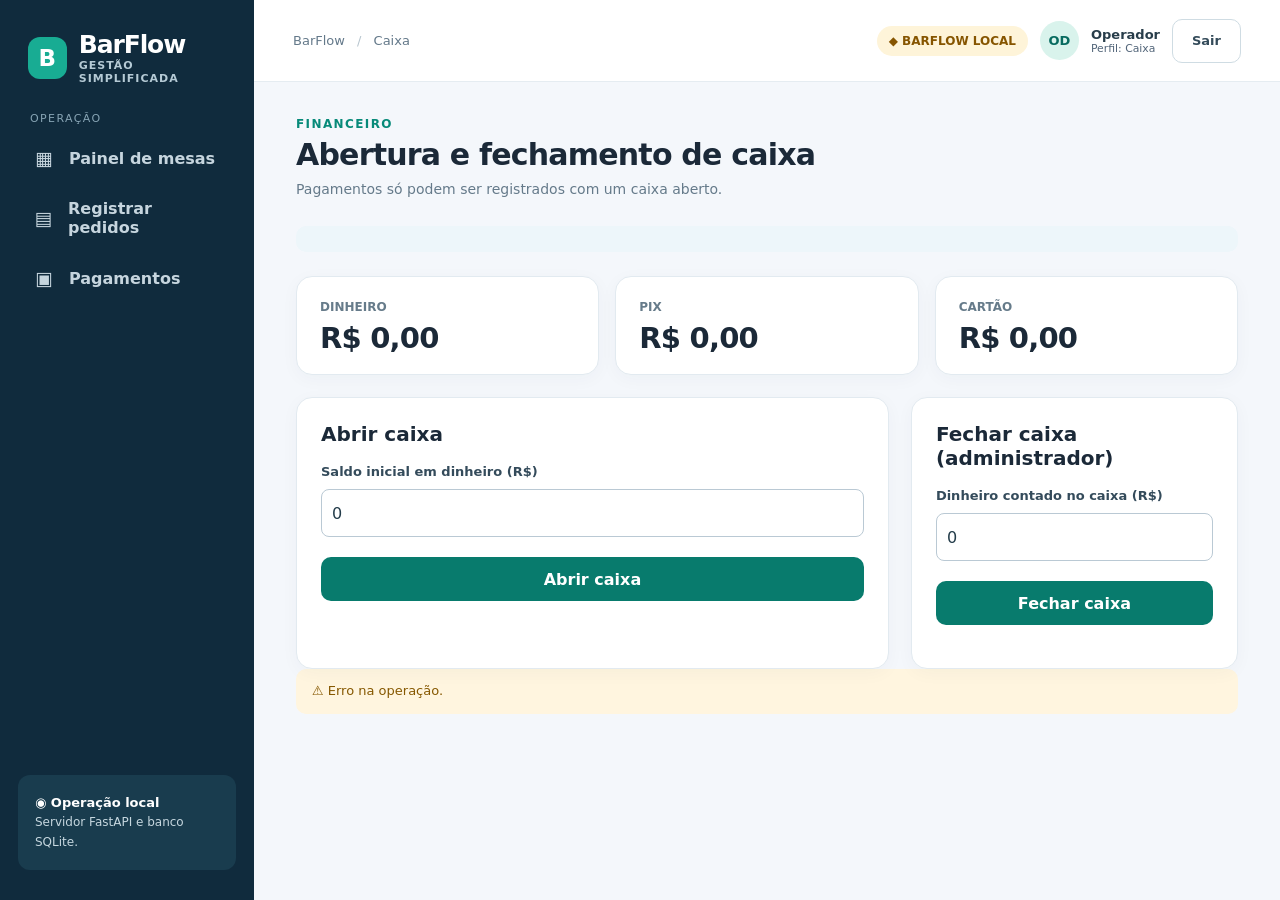
==== Frontend/caixa.html @ e9383a50 "feat: integra backend FastAPI SQLite e autenticacao na versao 2.0" ====
<!doctype html>
<html lang="pt-BR">
<head>
 <meta charset="UTF-8">
 <meta name="viewport" content="width=device-width,initial-scale=1">
 <meta name="description" content="BarFlow: protótipo acadêmico de mesas, pedidos e pagamentos para pequenos bares.">
 <title>BarFlow — Caixa</title>
 <link rel="stylesheet" href="css/global.css">
 
 <script src="js/app.js" defer></script>
</head>
<body data-page="caixa">
 <div class="shell">
 <aside class="side">
  <div class="brand"><div class="brandmark" aria-hidden="true">B</div><div><strong>BarFlow</strong><small>GESTÃO SIMPLIFICADA</small></div></div>
  <div><div class="group-title">Operação</div><nav class="nav" aria-label="Navegação principal"><a id="nav-mesas" href="index.html"><span class="ico" aria-hidden="true">▦</span><span class="label">Painel de mesas</span></a>
<a id="nav-pedidos" href="pedidos.html" ><span class="ico" aria-hidden="true">▤</span><span class="label">Registrar pedidos</span></a>
<a id="nav-pagamentos" href="pagamentos.html" ><span class="ico" aria-hidden="true">▣</span><span class="label">Pagamentos</span></a></nav></div>
  <div class="side-bottom"><strong>◉ Operação local</strong>Servidor FastAPI e banco SQLite.</div>
 </aside>
 <div class="content">
  <header class="topbar"><div class="crumb">BarFlow <span class="crumb-separator">/</span> Caixa</div>
    <div class="userbox"><span class="pill demo">◆ BARFLOW LOCAL</span><div class="avatar" aria-hidden="true">OD</div><div class="user-identity"><strong>Operador</strong><small>Perfil: Caixa</small></div><button id="logout-demo" class="btn secondary" type="button">Sair</button></div>
  </header>
  <main class="main"><div class="head"><div><div class="eyebrow">Financeiro</div><h1>Abertura e fechamento de caixa</h1><p class="sub">Pagamentos só podem ser registrados com um caixa aberto.</p></div></div>
<div id="cash-status" class="notice info" role="status"></div>
<div class="metricrow section-note"><div class="metric panel"><div><span>DINHEIRO</span><strong id="dinheiro-total">R$ 0,00</strong></div></div><div class="metric panel"><div><span>PIX</span><strong id="pix-total">R$ 0,00</strong></div></div><div class="metric panel"><div><span>CARTÃO</span><strong id="cartao-total">R$ 0,00</strong></div></div></div>
<div class="grid2"><div class="panel formblock"><h2>Abrir caixa</h2><form id="cash-open-form" class="field"><label for="cash-start">Saldo inicial em dinheiro (R$)</label><input id="cash-start" value="0" inputmode="decimal" required><button class="btn">Abrir caixa</button></form></div><div class="panel formblock"><h2>Fechar caixa (administrador)</h2><form id="cash-close-form" class="field"><label for="cash-end">Dinheiro contado no caixa (R$)</label><input id="cash-end" value="0" inputmode="decimal" required><button class="btn">Fechar caixa</button></form></div></div><div id="feedback" class="notice info feedback" role="status" aria-live="polite" hidden></div></main>
 </div>
 </div>
</body>
</html>
---- Frontend/css/global.css ----
:root{font-family:Inter,ui-sans-serif,system-ui,-apple-system,'Segoe UI',sans-serif;color:#1b2938;background:#f4f7fb}*{box-sizing:border-box}body{margin:0}button,input,select{font:inherit}button{cursor:pointer;min-height:44px}button:focus-visible,input:focus-visible,select:focus-visible{outline:3px solid #f4a62a;outline-offset:3px}.shell{display:flex;min-height:100vh}.side{width:254px;background:#102b3d;color:#fff;padding:30px 18px;display:flex;flex-direction:column;gap:27px}.brand{display:flex;align-items:center;gap:12px;padding:0 10px}.brandmark{width:42px;height:42px;border-radius:12px;background:#18ac93;display:flex;align-items:center;justify-content:center;font-size:23px;font-weight:800}.brand strong{font-size:25px;letter-spacing:-1.1px}.brand small{display:block;color:#b5cad5;font-size:11px;letter-spacing:1px;font-weight:700}.group-title{font-size:11px;letter-spacing:1.4px;color:#87a4b4;text-transform:uppercase;padding:0 12px;margin-bottom:10px}.nav{display:flex;flex-direction:column;gap:6px}.nav a{border:0;background:transparent;color:#c6d5de;padding:12px 14px;border-radius:10px;text-align:left;display:flex;align-items:center;gap:13px;font-weight:600}.nav a.active{background:#1b5060;color:#fff}.nav a:hover{background:#23465a}.nav .ico{width:24px;text-align:center;font-size:19px}.side-bottom{margin-top:auto;background:#193c4e;padding:17px;border-radius:12px;font-size:12px;color:#c6d7df;line-height:1.65}.side-bottom strong{display:block;color:#fff;font-size:13px}.content{flex:1;min-width:0}.topbar{height:82px;background:#fff;border-bottom:1px solid #e5ecf1;display:flex;align-items:center;justify-content:space-between;padding:0 39px}.crumb{font-size:13px;color:#64798a}.userbox{display:flex;align-items:center;gap:12px;color:#526579;font-size:13px}.avatar{width:39px;height:39px;border-radius:50%;background:#d9f3ec;color:#086b60;display:grid;place-items:center;font-weight:800}.main{padding:35px 42px 50px;max-width:1350px;margin:auto}.eyebrow{font-size:12px;font-weight:750;text-transform:uppercase;color:#078a79;letter-spacing:1.4px}.head{display:flex;justify-content:space-between;align-items:center;gap:14px;margin-bottom:26px}.head h1{font-size:30px;letter-spacing:-.8px;margin:6px 0 7px}.sub{color:#657a8a;font-size:14px;margin:0;line-height:1.5}.pill{display:inline-flex;align-items:center;gap:6px;border-radius:40px;background:#e9f8f2;color:#08765e;padding:8px 12px;font-size:12px;font-weight:700}.demo{background:#fef4d9;color:#865500}.btn{border:0;border-radius:10px;background:#087b6d;color:white;padding:11px 19px;font-weight:750;display:inline-flex;align-items:center;gap:9px;justify-content:center}.btn:hover{background:#086556}.btn.secondary{background:#fff;color:#344b5a;border:1px solid #cfdce3}.btn.ghost{background:transparent;color:#2b6671;border:1px solid #bbd1d9}.btn:disabled{opacity:.5;cursor:not-allowed}.panel{background:white;border:1px solid #e2eaf0;border-radius:16px;box-shadow:0 4px 18px rgba(24,63,92,.035)}.metricrow{display:grid;grid-template-columns:repeat(3,1fr);gap:16px;margin-bottom:25px}.metric{padding:19px 23px;display:flex;justify-content:space-between;align-items:center}.metric span{font-size:12px;color:#667b8a;font-weight:700}.metric strong{display:block;font-size:29px;margin-top:6px;letter-spacing:-.8px}.metricicon{background:#ecf3f8;border-radius:13px;width:48px;height:48px;display:grid;place-items:center;font-size:22px}.sectiontop{display:flex;justify-content:space-between;align-items:center;padding:22px 24px;border-bottom:1px solid #eaf0f5}.sectiontop h2{font-size:17px;margin:0}.legend{display:flex;gap:17px;font-size:12px;color:#536a7a}.dot{display:inline-block;width:9px;height:9px;border-radius:50%;margin-right:5px}.tables{display:grid;grid-template-columns:repeat(5,minmax(0,1fr));gap:16px;padding:25px}.tablecard{border:1px solid #dce7ee;border-radius:12px;padding:18px 16px;background:#fff;min-height:165px}.tablecard.selected{border:2px solid #10a28d;background:#f4fcf9}.tablecard.occupied{background:#f8f9fb}.tableupper{display:flex;justify-content:space-between;align-items:center;margin-bottom:12px}.tableupper b{font-size:16px}.status{font-size:11px;border-radius:30px;padding:6px 9px;font-weight:800}.free{color:#06795d;background:#ddf5ec}.busy{color:#a06209;background:#fff0d8}.tablecard p{color:#718391;font-size:12px;margin:0 0 17px}.tablecard button{width:100%;background:#fff;border:1px solid #bdd7d2;color:#087a6b;border-radius:8px;font-weight:750;font-size:12px;padding:9px 3px;min-height:43px}.tablecard.occupied button{border-color:#d4dfe6;color:#496272}.footerhint{padding:16px 24px;background:#f8fbfd;border-top:1px solid #e7edf2;color:#6a7e8b;font-size:12px;display:flex;justify-content:space-between}.grid2{display:grid;grid-template-columns:minmax(0,1.45fr) minmax(320px,.8fr);gap:22px}.formblock{padding:24px}.field{display:flex;flex-direction:column;gap:7px;margin-bottom:19px}.field label{font-size:13px;font-weight:750;color:#344b5b}.field input,.field select{height:48px;background:#fff;color:#233c4a;border:1px solid #cbd9e1;border-radius:9px;padding:0 13px;width:100%}.field small{color:#7a8b98;font-size:11px}.formcolumns{display:grid;grid-template-columns:1fr 140px;gap:15px}.notice{padding:13px 16px;border-radius:10px;font-size:13px;display:flex;align-items:flex-start;gap:10px;line-height:1.45}.notice.info{background:#edf6fa;color:#2f637a}.notice.good{background:#e8f9f0;color:#126a50}.notice.warn{background:#fff5df;color:#865800}.cartline{display:flex;justify-content:space-between;gap:16px;padding:15px 0;border-bottom:1px solid #e8eef2}.cartline strong{display:block;font-size:13px}.cartline small{color:#688091;font-size:12px}.price{font-weight:800;color:#203444;white-space:nowrap}.totalrow{display:flex;justify-content:space-between;font-size:14px;align-items:center;margin-top:18px}.totalrow strong{font-size:25px}.actions{display:flex;gap:10px;margin-top:22px;flex-wrap:wrap}.listhead{font-size:12px;font-weight:800;color:#617789;text-transform:uppercase;letter-spacing:.6px;margin-bottom:14px}.tag{border-radius:7px;background:#ecf5f8;color:#356c80;font-size:11px;font-weight:800;padding:6px 9px}.review{padding:24px}.amount{font-size:34px;letter-spacing:-1px;font-weight:850;color:#1c3342}.summaryrow{display:flex;justify-content:space-between;margin:13px 0;font-size:14px;color:#536b7b}.summaryrow b{color:#263d4d}.divider{height:1px;background:#e7edf1;margin:18px 0}.paytable{width:100%;border-collapse:collapse;font-size:13px}.paytable th{text-align:left;color:#718899;font-size:11px;padding:12px 0;border-bottom:1px solid #edf0f4}.paytable td{padding:15px 0;border-bottom:1px solid #edf0f4}.successcard{padding:22px;border:1px solid #bfe9d5;background:#f0fbf5;border-radius:13px;margin-bottom:19px;display:flex;gap:16px;align-items:center}.successcircle{width:47px;height:47px;background:#118564;color:#fff;display:grid;place-items:center;border-radius:50%;font-size:24px;flex-shrink:0}.successcard b{color:#116247;font-size:17px}.successcard p{color:#477965;font-size:12px;margin:5px 0 0}.hidden{display:none!important}.kbd{font-size:11px;color:#8193a0}.note-demo{background:#fffaf0;border:1px solid #f0dca8;border-radius:9px;padding:11px 14px;color:#8d6d2e;font-size:12px;margin-top:20px}@media(max-width:1000px){.side{width:78px}.brand strong,.brand small,.nav span.label,.group-title,.side-bottom{display:none}.brand{padding:0}.topbar{padding:0 20px}.main{padding:24px}.tables{grid-template-columns:repeat(3,1fr)}.grid2{grid-template-columns:1fr}}@media(max-width:650px){.side{display:none}.tables{grid-template-columns:repeat(2,1fr)}.metricrow{grid-template-columns:1fr}.head{align-items:flex-start}.head h1{font-size:24px}.main{padding:18px}.topbar{height:65px}.grid2{grid-template-columns:1fr}}

/* Navegação e classes extraídas do HTML */
.nav a { text-decoration: none; min-height: 44px; }
.nav a:focus-visible { outline: 3px solid #f4a62a; outline-offset: 3px; }
.inline-1 {color:#b7c5ce;margin:0 8px}
.inline-2 {display:block;color:#283d4a}
.inline-3 {background:#129c75}
.inline-4 {background:#e3a443}
.inline-5 {margin-bottom:22px}
.inline-6 {margin-top:24px}
.inline-7 {margin:24px 0}
.inline-8 {width:100%}
.inline-9 {display:flex;align-items:center;justify-content:space-between}
.inline-10 {font-weight:700}
.inline-11 {margin-top:23px}
.inline-12 {margin-top:15px}

/* Preserva a navegação em dispositivos menores */
@media (max-width: 650px) {
  .side { display: flex; width: 100%; padding: 12px; }
  .shell { display: block; }
  .nav { flex-direction: row; flex-wrap: wrap; }
  .nav a { flex: 1 1 135px; }
  .side-bottom { display: none; }
  .topbar { padding: 0 16px; }
  .userbox .avatar { display: none; }
}

/* BarFlow v0.3 — componentes compartilhados; sem estilos inline nas páginas */
[hidden]{display:none!important}
.nav a{border-radius:10px}
.reset-button{display:block;margin-top:15px;width:100%;min-height:44px;border:1px solid #628392;border-radius:9px;background:transparent;color:#fff;padding:8px}
.reset-button:hover{background:#254e62}
.user-identity strong{display:block;color:#283d4a}.user-identity small{display:block}
.crumb-separator{color:#b7c5ce;margin:0 8px}
.intro-note{margin-bottom:22px}.section-note{margin:22px 0}.full-width{width:100%}
.feedback{margin-top:20px}.table-scroll{overflow-x:auto}
.tablecard button{min-height:44px}.nav a:focus-visible{outline:3px solid #f4a62a;outline-offset:3px}
.btn.secondary:hover{background:#f1f6f9}
#payment-status{margin-top:22px}
@media(max-width:650px){.topbar{height:auto;min-height:76px;gap:10px;padding:12px 16px;flex-wrap:wrap}.head{flex-direction:column}.userbox{flex-wrap:wrap}.sectiontop{gap:12px;flex-wrap:wrap}.tables{padding:14px;gap:10px}.tablecard{padding:12px}.formcolumns{grid-template-columns:1fr}.footerhint{gap:10px;flex-wrap:wrap}}

/* Módulos adicionais e acesso */
.login-page{display:grid;place-items:center;min-height:100vh;padding:24px;background:#f4f7fb}
.login-card{width:min(100%,460px);padding:32px}
.login-card .brandmark{margin-bottom:12px}
.formblock h2{margin:0 0 18px;font-size:20px}
.formblock .field{display:flex;flex-direction:column;gap:10px}
.formblock .field>input,.formblock .field>select{width:100%;min-height:44px;padding:10px;border:1px solid #bac9d4;border-radius:8px}
.formblock form button{margin-top:10px}
.section-note{margin-top:24px}
.nav a:focus-visible,a:focus-visible{outline:3px solid #f4a62a;outline-offset:3px}
[hidden]{display:none !important}
@media(max-width:800px){.side{width:auto}.shell{display:block}.nav{flex-direction:row;flex-wrap:wrap}.side-bottom{display:none}.topbar{height:auto;min-height:60px;padding:12px}.main{padding:18px}}

.cancel-action{margin-top:8px;background:#fff4eb;border:1px solid #e6b39d;color:#9d3b1f;border-radius:8px;padding:8px;width:100%;min-height:44px}
@media(max-width:800px){.side{display:flex;flex-direction:column}}
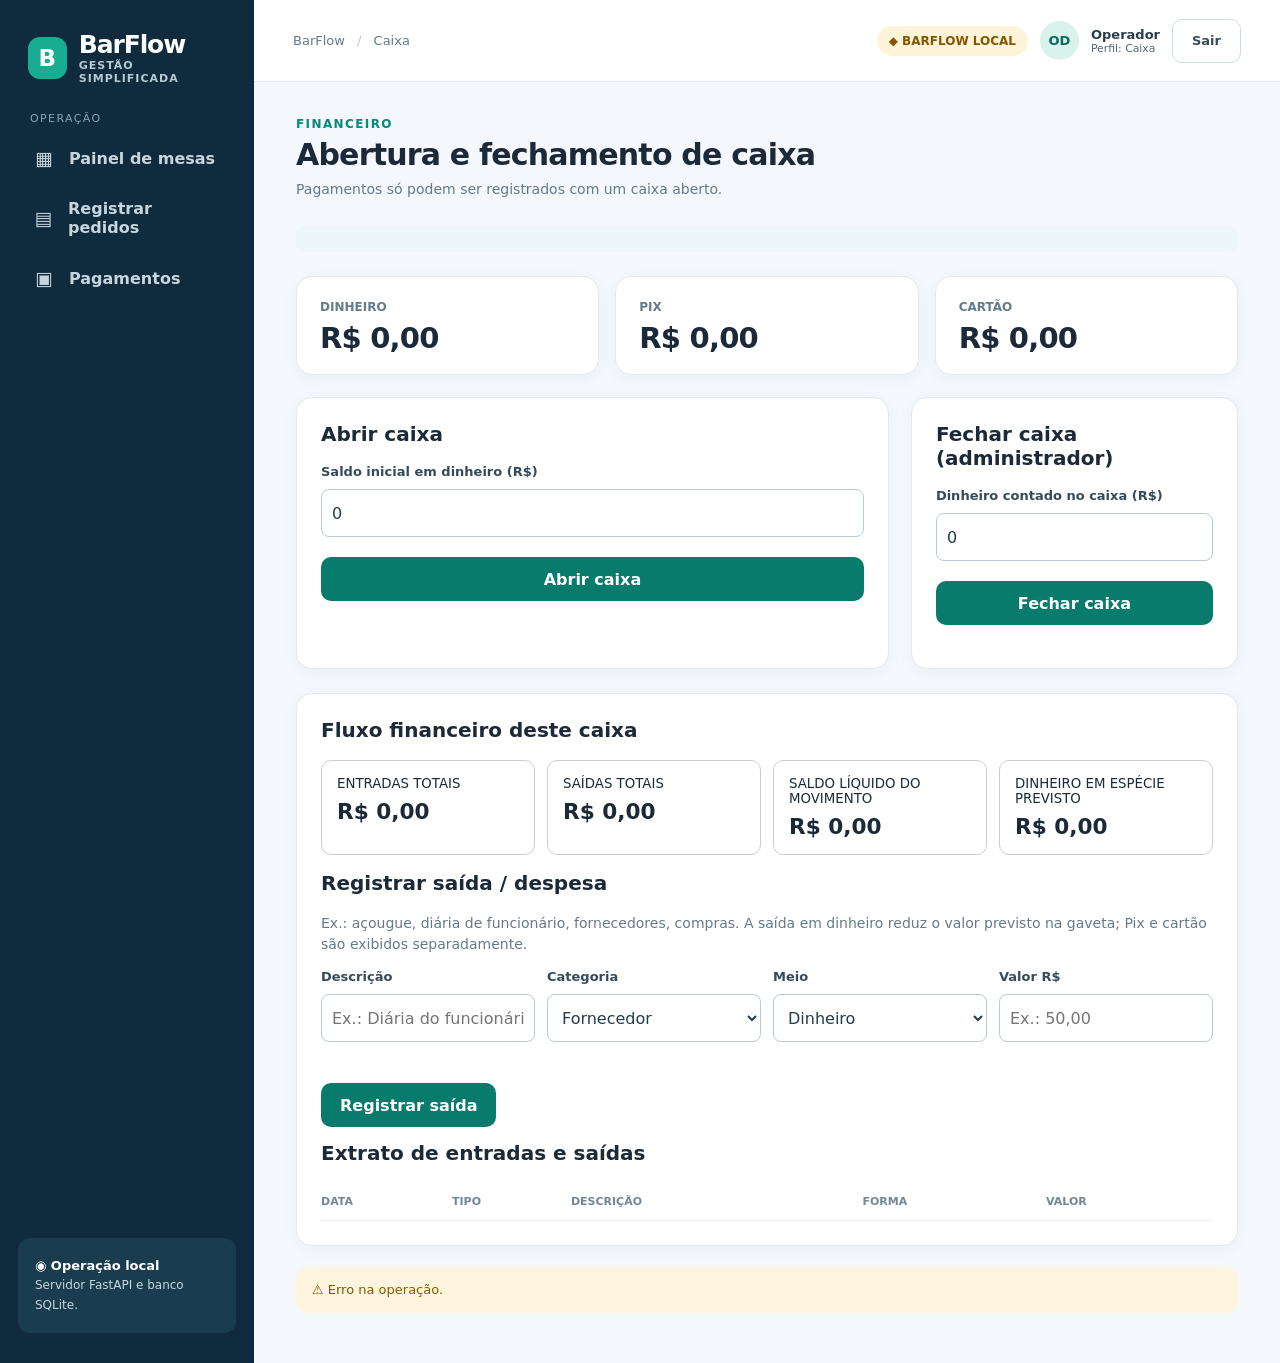
==== commit fac77b5c: "feat: implementa financeiro e mesas dinamicas na v2.1 e corrige inicializacao" ====
--- a/Frontend/caixa.html
+++ b/Frontend/caixa.html
@@ -25,7 +25,20 @@
   <main class="main"><div class="head"><div><div class="eyebrow">Financeiro</div><h1>Abertura e fechamento de caixa</h1><p class="sub">Pagamentos só podem ser registrados com um caixa aberto.</p></div></div>
 <div id="cash-status" class="notice info" role="status"></div>
 <div class="metricrow section-note"><div class="metric panel"><div><span>DINHEIRO</span><strong id="dinheiro-total">R$ 0,00</strong></div></div><div class="metric panel"><div><span>PIX</span><strong id="pix-total">R$ 0,00</strong></div></div><div class="metric panel"><div><span>CARTÃO</span><strong id="cartao-total">R$ 0,00</strong></div></div></div>
-<div class="grid2"><div class="panel formblock"><h2>Abrir caixa</h2><form id="cash-open-form" class="field"><label for="cash-start">Saldo inicial em dinheiro (R$)</label><input id="cash-start" value="0" inputmode="decimal" required><button class="btn">Abrir caixa</button></form></div><div class="panel formblock"><h2>Fechar caixa (administrador)</h2><form id="cash-close-form" class="field"><label for="cash-end">Dinheiro contado no caixa (R$)</label><input id="cash-end" value="0" inputmode="decimal" required><button class="btn">Fechar caixa</button></form></div></div><div id="feedback" class="notice info feedback" role="status" aria-live="polite" hidden></div></main>
+<div class="grid2"><div class="panel formblock"><h2>Abrir caixa</h2><form id="cash-open-form" class="field"><label for="cash-start">Saldo inicial em dinheiro (R$)</label><input id="cash-start" value="0" inputmode="decimal" required><button class="btn">Abrir caixa</button></form></div><div class="panel formblock"><h2>Fechar caixa (administrador)</h2><form id="cash-close-form" class="field"><label for="cash-end">Dinheiro contado no caixa (R$)</label><input id="cash-end" value="0" inputmode="decimal" required><button class="btn">Fechar caixa</button></form></div></div><div class="panel formblock section-note"><h2>Fluxo financeiro deste caixa</h2>
+<div class="bf-grid"><div class="bf-metric"><small>ENTRADAS TOTAIS</small><strong id="cash-in">R$ 0,00</strong></div>
+<div class="bf-metric"><small>SAÍDAS TOTAIS</small><strong id="cash-out">R$ 0,00</strong></div>
+<div class="bf-metric"><small>SALDO LÍQUIDO DO MOVIMENTO</small><strong id="cash-net">R$ 0,00</strong></div>
+<div class="bf-metric"><small>DINHEIRO EM ESPÉCIE PREVISTO</small><strong id="cash-expected">R$ 0,00</strong></div></div>
+<h2>Registrar saída / despesa</h2><p class="sub">Ex.: açougue, diária de funcionário, fornecedores, compras. A saída em dinheiro reduz o valor previsto na gaveta; Pix e cartão são exibidos separadamente.</p>
+<form id="expense-form" class="bf-toolbar">
+<div class="field"><label for="expense-description">Descrição</label><input id="expense-description" required minlength="3" maxlength="160" placeholder="Ex.: Diária do funcionário"></div>
+<div class="field"><label for="expense-category">Categoria</label><select id="expense-category"><option>Fornecedor</option><option>Diária</option><option>Açougue</option><option>Compras</option><option>Outras despesas</option></select></div>
+<div class="field"><label for="expense-method">Meio</label><select id="expense-method"><option value="dinheiro">Dinheiro</option><option value="pix">Pix</option><option value="cartao">Cartão</option></select></div>
+<div class="field"><label for="expense-amount">Valor R$</label><input id="expense-amount" required inputmode="decimal" placeholder="Ex.: 50,00"></div>
+<button class="btn" type="submit">Registrar saída</button></form>
+<h2>Extrato de entradas e saídas</h2><div class="table-scroll bf-ledger"><table class="paytable"><thead><tr><th>DATA</th><th>TIPO</th><th>DESCRIÇÃO</th><th>FORMA</th><th>VALOR</th></tr></thead><tbody id="cash-ledger"></tbody></table></div></div>
+<div id="feedback" class="notice info feedback" role="status" aria-live="polite" hidden></div></main>
  </div>
  </div>
 </body>
--- a/Frontend/css/global.css
+++ b/Frontend/css/global.css
@@ -57,3 +57,15 @@
 
 .cancel-action{margin-top:8px;background:#fff4eb;border:1px solid #e6b39d;color:#9d3b1f;border-radius:8px;padding:8px;width:100%;min-height:44px}
 @media(max-width:800px){.side{display:flex;flex-direction:column}}
+
+/* BarFlow v2.1 */
+.tablecard.occupied{border:2px solid #16844a!important;background:rgba(34,197,94,.10)!important}
+.tablecard:not(.occupied){border:2px solid #bd3737!important;background:rgba(220,38,38,.06)!important}
+.bf-toolbar{display:flex;gap:12px;align-items:end;flex-wrap:wrap;margin:14px 0}
+.bf-toolbar .field{flex:1;min-width:180px}
+.bf-ledger{max-height:390px;overflow:auto}
+.bf-empty{padding:16px;color:var(--muted,#667085)}
+.bf-grid{display:grid;grid-template-columns:repeat(auto-fit,minmax(210px,1fr));gap:12px;margin:16px 0}
+.bf-metric{padding:15px;border:1px solid #ccc;border-radius:10px}
+.bf-metric small{display:block;margin-bottom:8px}
+.bf-metric strong{font-size:1.35rem}
